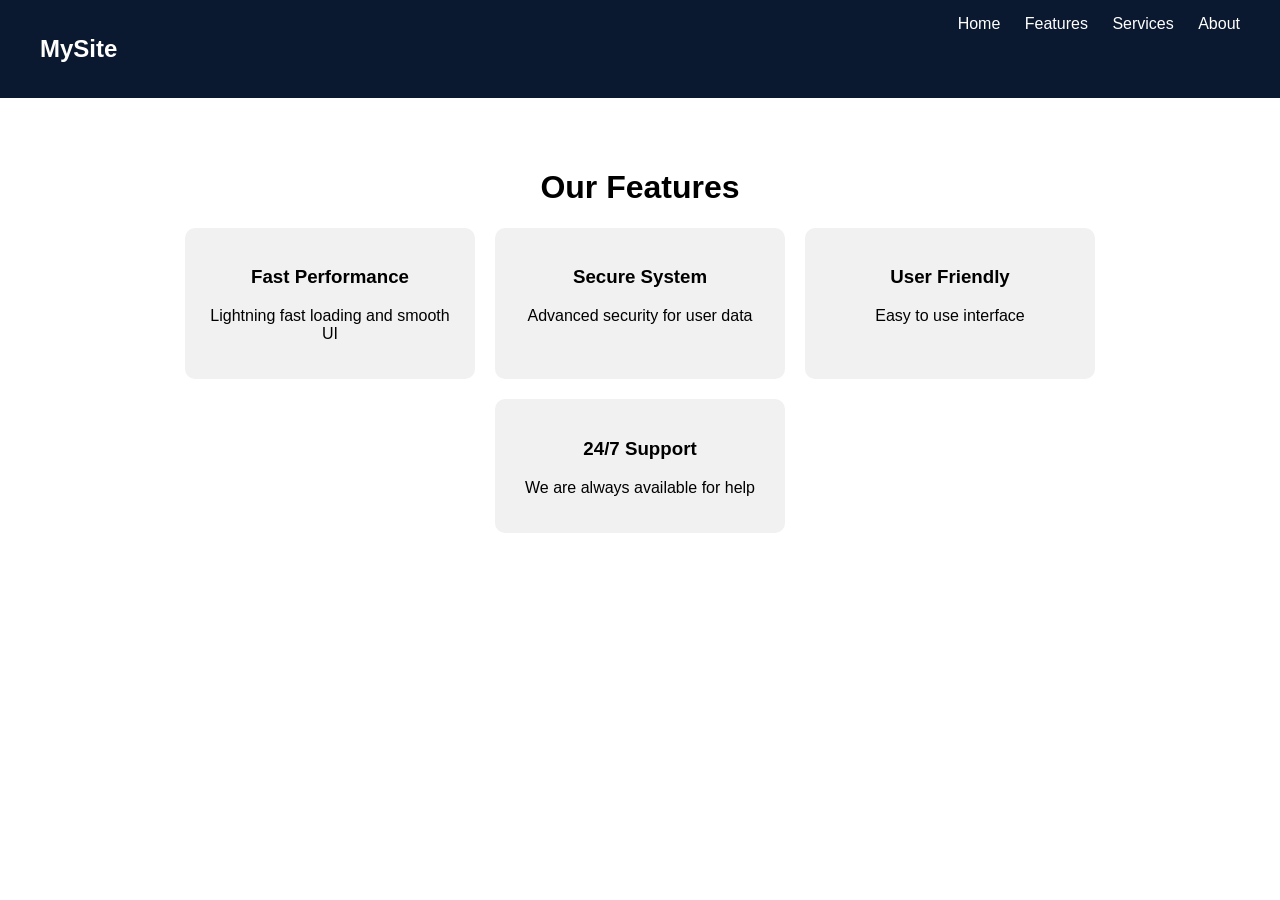
==== features.html @ 762d04d2 "new feature page is added" ====
<!DOCTYPE html>
<html lang="en">
<head>
    <meta charset="UTF-8">
    <meta name="viewport" content="width=device-width, initial-scale=1.0">
    <title>Features</title>

    <style>
        body {
            font-family: Arial;
            margin: 0;
        }

        .navbar {
            background: #0a192f;
            color: white;
            padding: 15px 40px;
            display: flex;
            justify-content: space-between;
        }

        .navbar a {
            color: white;
            margin-left: 20px;
            text-decoration: none;
        }

        .content {
            text-align: center;
            padding: 50px;
        }

        .features {
            display: flex;
            justify-content: center;
            gap: 20px;
            flex-wrap: wrap;
        }

        .card {
            width: 250px;
            padding: 20px;
            background: #f1f1f1;
            border-radius: 10px;
        }

        .card:hover {
            background: #e0fbfc;
        }
    </style>
</head>
<body>

    <!-- Navbar -->
    <div class="navbar">
        <h2>MySite</h2>
        <div>
            <a href="index.html">Home</a>
            <a href="features.html">Features</a>
            <a href="services.html">Services</a>
            <a href="first.html">About</a>
        </div>
    </div>

    <!-- Features Section -->
    <div class="content">
        <h1>Our Features</h1>

        <div class="features">
            <div class="card">
                <h3>Fast Performance</h3>
                <p>Lightning fast loading and smooth UI</p>
            </div>

            <div class="card">
                <h3>Secure System</h3>
                <p>Advanced security for user data</p>
            </div>

            <div class="card">
                <h3>User Friendly</h3>
                <p>Easy to use interface</p>
            </div>

            <div class="card">
                <h3>24/7 Support</h3>
                <p>We are always available for help</p>
            </div>
        </div>
    </div>

</body>
</html>
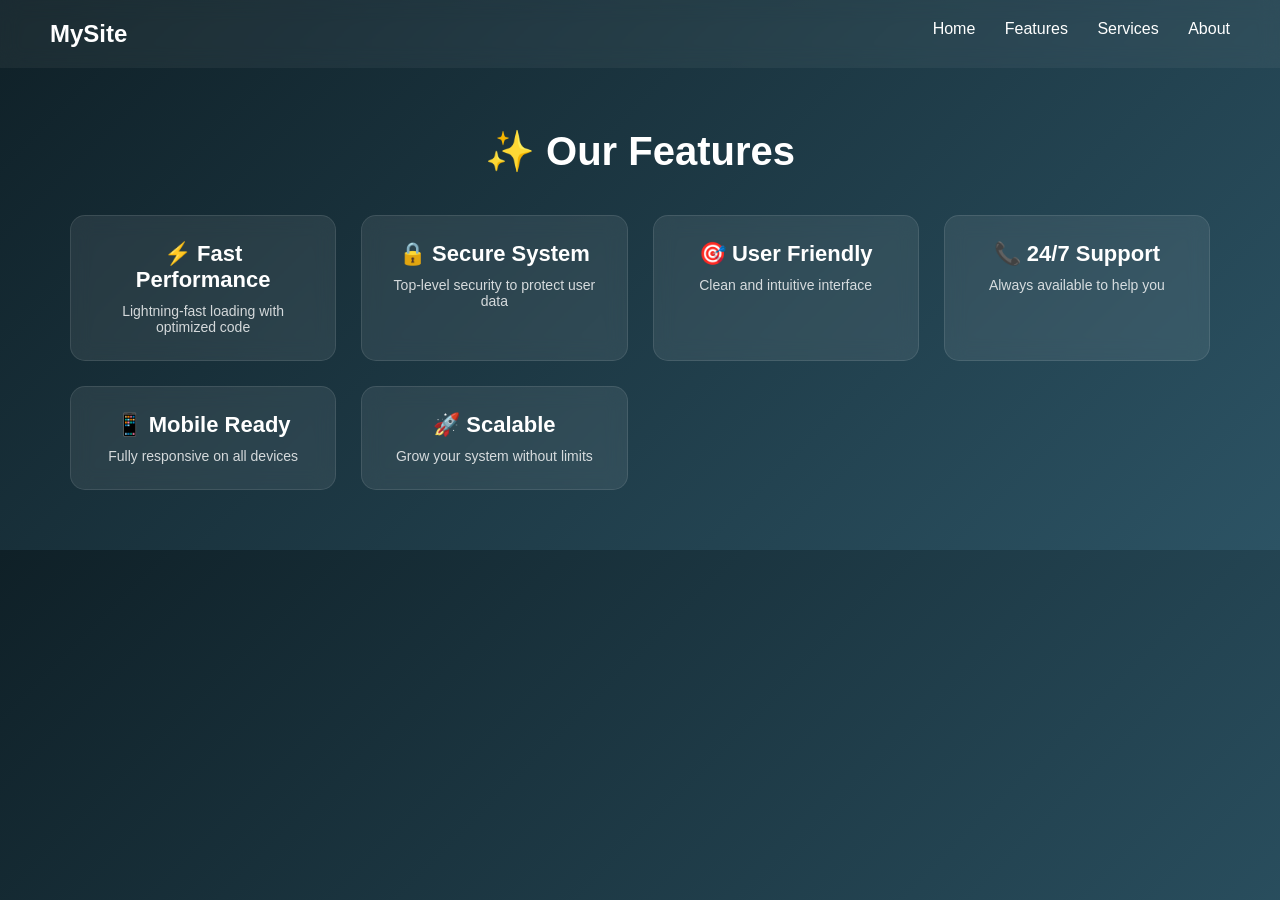
==== commit 4382c75c: "the feature page is modified" ====
--- a/features.html
+++ b/features.html
@@ -6,46 +6,93 @@
     <title>Features</title>
 
     <style>
-        body {
-            font-family: Arial;
+        * {
             margin: 0;
+            padding: 0;
+            box-sizing: border-box;
+            font-family: 'Segoe UI', sans-serif;
         }
 
+        body {
+            background: linear-gradient(135deg, #0f2027, #2c5364);
+            color: white;
+        }
+
+        /* Navbar */
         .navbar {
-            background: #0a192f;
-            color: white;
-            padding: 15px 40px;
             display: flex;
             justify-content: space-between;
+            padding: 20px 50px;
+            background: rgba(255, 255, 255, 0.05);
+            backdrop-filter: blur(10px);
         }
 
         .navbar a {
             color: white;
-            margin-left: 20px;
+            margin-left: 25px;
             text-decoration: none;
+            transition: 0.3s;
         }
 
+        .navbar a:hover {
+            color: #00f5d4;
+        }
+
+        /* Content */
         .content {
             text-align: center;
-            padding: 50px;
+            padding: 60px 20px;
         }
 
-        .features {
-            display: flex;
-            justify-content: center;
-            gap: 20px;
-            flex-wrap: wrap;
+        .content h1 {
+            font-size: 40px;
+            margin-bottom: 40px;
         }
 
+        /* Features Grid */
+        .features {
+            display: grid;
+            grid-template-columns: repeat(auto-fit, minmax(250px, 1fr));
+            gap: 25px;
+            padding: 0 50px;
+        }
+
+        /* Card Design */
         .card {
-            width: 250px;
-            padding: 20px;
-            background: #f1f1f1;
-            border-radius: 10px;
+            background: rgba(255, 255, 255, 0.08);
+            border-radius: 15px;
+            padding: 25px;
+            text-align: center;
+            backdrop-filter: blur(10px);
+            transition: 0.4s;
+            border: 1px solid rgba(255,255,255,0.1);
         }
 
         .card:hover {
-            background: #e0fbfc;
+            transform: translateY(-10px) scale(1.05);
+            background: rgba(0, 255, 200, 0.15);
+        }
+
+        .card h3 {
+            margin-bottom: 10px;
+            font-size: 22px;
+        }
+
+        .card p {
+            font-size: 14px;
+            opacity: 0.8;
+        }
+
+        /* Responsive */
+        @media (max-width: 600px) {
+            .navbar {
+                flex-direction: column;
+                align-items: center;
+            }
+
+            .features {
+                padding: 0 20px;
+            }
         }
     </style>
 </head>
@@ -64,28 +111,40 @@
 
     <!-- Features Section -->
     <div class="content">
-        <h1>Our Features</h1>
+        <h1>✨ Our Features</h1>
 
         <div class="features">
+
             <div class="card">
-                <h3>Fast Performance</h3>
-                <p>Lightning fast loading and smooth UI</p>
+                <h3>⚡ Fast Performance</h3>
+                <p>Lightning-fast loading with optimized code</p>
             </div>
 
             <div class="card">
-                <h3>Secure System</h3>
-                <p>Advanced security for user data</p>
+                <h3>🔒 Secure System</h3>
+                <p>Top-level security to protect user data</p>
             </div>
 
             <div class="card">
-                <h3>User Friendly</h3>
-                <p>Easy to use interface</p>
+                <h3>🎯 User Friendly</h3>
+                <p>Clean and intuitive interface</p>
             </div>
 
             <div class="card">
-                <h3>24/7 Support</h3>
-                <p>We are always available for help</p>
+                <h3>📞 24/7 Support</h3>
+                <p>Always available to help you</p>
             </div>
+
+            <div class="card">
+                <h3>📱 Mobile Ready</h3>
+                <p>Fully responsive on all devices</p>
+            </div>
+
+            <div class="card">
+                <h3>🚀 Scalable</h3>
+                <p>Grow your system without limits</p>
+            </div>
+
         </div>
     </div>
 
